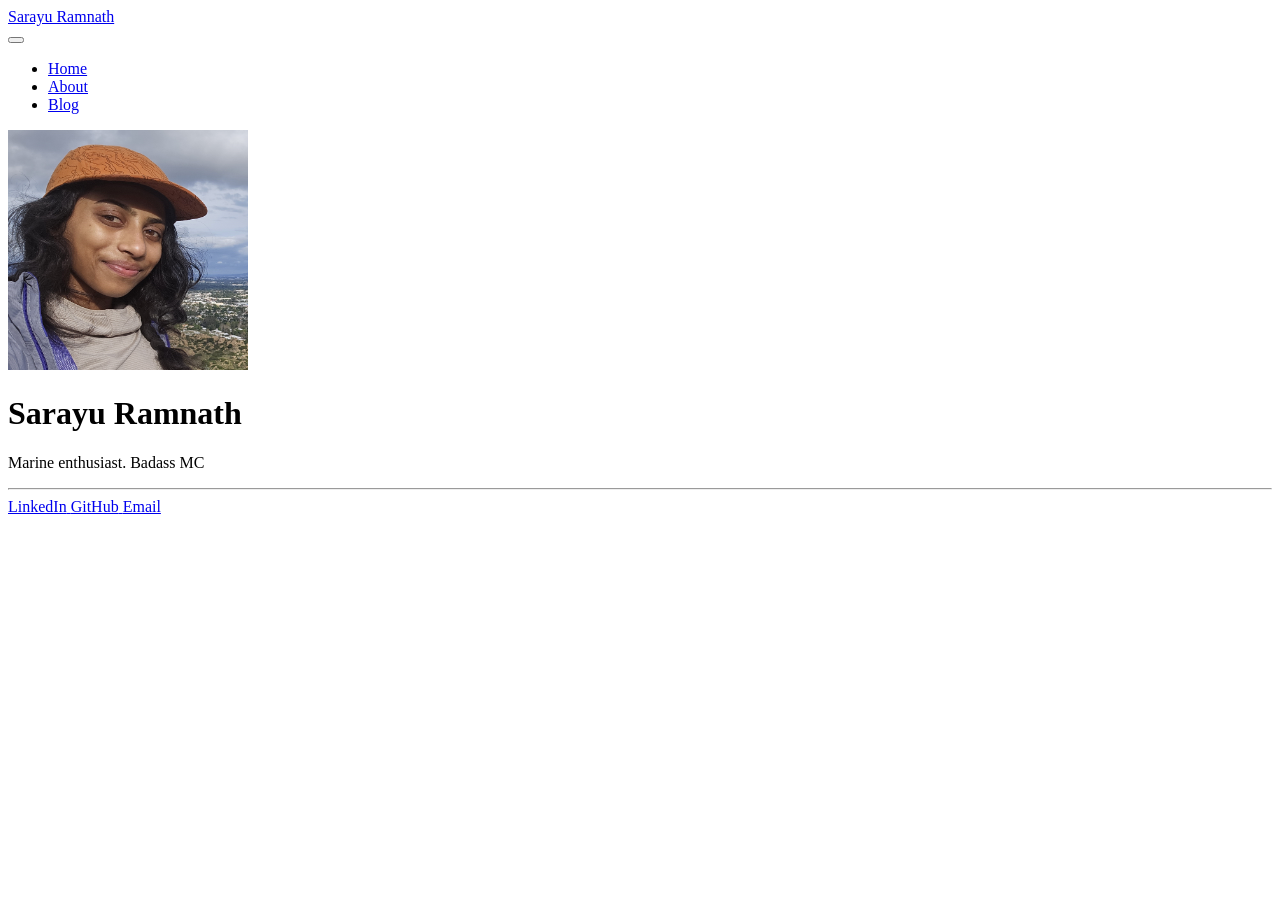
==== docs/index.html @ ec60eb09 "add blog and website structure" ====
<!DOCTYPE html>
<html xmlns="http://www.w3.org/1999/xhtml" lang="en" xml:lang="en"><head>

<meta charset="utf-8">
<meta name="generator" content="quarto-1.7.32">

<meta name="viewport" content="width=device-width, initial-scale=1.0, user-scalable=yes">


<title>Sarayu Ramnath</title>
<style>
code{white-space: pre-wrap;}
span.smallcaps{font-variant: small-caps;}
div.columns{display: flex; gap: min(4vw, 1.5em);}
div.column{flex: auto; overflow-x: auto;}
div.hanging-indent{margin-left: 1.5em; text-indent: -1.5em;}
ul.task-list{list-style: none;}
ul.task-list li input[type="checkbox"] {
  width: 0.8em;
  margin: 0 0.8em 0.2em -1em; /* quarto-specific, see https://github.com/quarto-dev/quarto-cli/issues/4556 */ 
  vertical-align: middle;
}
</style>


<script src="site_libs/quarto-nav/quarto-nav.js"></script>
<script src="site_libs/quarto-nav/headroom.min.js"></script>
<script src="site_libs/clipboard/clipboard.min.js"></script>
<script src="site_libs/quarto-search/autocomplete.umd.js"></script>
<script src="site_libs/quarto-search/fuse.min.js"></script>
<script src="site_libs/quarto-search/quarto-search.js"></script>
<meta name="quarto:offset" content="./">
<script src="site_libs/quarto-html/quarto.js" type="module"></script>
<script src="site_libs/quarto-html/tabsets/tabsets.js" type="module"></script>
<script src="site_libs/quarto-html/popper.min.js"></script>
<script src="site_libs/quarto-html/tippy.umd.min.js"></script>
<link href="site_libs/quarto-html/tippy.css" rel="stylesheet">
<link href="site_libs/quarto-html/quarto-syntax-highlighting-37eea08aefeeee20ff55810ff984fec1.css" rel="stylesheet" id="quarto-text-highlighting-styles">
<script src="site_libs/bootstrap/bootstrap.min.js"></script>
<link href="site_libs/bootstrap/bootstrap-icons.css" rel="stylesheet">
<link href="site_libs/bootstrap/bootstrap-dfb324f25d9b1687192fa8be62ac8f9c.min.css" rel="stylesheet" append-hash="true" id="quarto-bootstrap" data-mode="light">
<script id="quarto-search-options" type="application/json">{
  "location": "navbar",
  "copy-button": false,
  "collapse-after": 3,
  "panel-placement": "end",
  "type": "overlay",
  "limit": 50,
  "keyboard-shortcut": [
    "f",
    "/",
    "s"
  ],
  "show-item-context": false,
  "language": {
    "search-no-results-text": "No results",
    "search-matching-documents-text": "matching documents",
    "search-copy-link-title": "Copy link to search",
    "search-hide-matches-text": "Hide additional matches",
    "search-more-match-text": "more match in this document",
    "search-more-matches-text": "more matches in this document",
    "search-clear-button-title": "Clear",
    "search-text-placeholder": "",
    "search-detached-cancel-button-title": "Cancel",
    "search-submit-button-title": "Submit",
    "search-label": "Search"
  }
}</script>


<link rel="stylesheet" href="styles.scss">
</head>

<body class="nav-fixed quarto-light">

<div id="quarto-search-results"></div>
  <header id="quarto-header" class="headroom fixed-top">
    <nav class="navbar navbar-expand-lg " data-bs-theme="dark">
      <div class="navbar-container container-fluid">
      <div class="navbar-brand-container mx-auto">
    <a class="navbar-brand" href="./index.html">
    <span class="navbar-title">Sarayu Ramnath</span>
    </a>
  </div>
            <div id="quarto-search" class="" title="Search"></div>
          <button class="navbar-toggler" type="button" data-bs-toggle="collapse" data-bs-target="#navbarCollapse" aria-controls="navbarCollapse" role="menu" aria-expanded="false" aria-label="Toggle navigation" onclick="if (window.quartoToggleHeadroom) { window.quartoToggleHeadroom(); }">
  <span class="navbar-toggler-icon"></span>
</button>
          <div class="collapse navbar-collapse" id="navbarCollapse">
            <ul class="navbar-nav navbar-nav-scroll me-auto">
  <li class="nav-item">
    <a class="nav-link active" href="./index.html" aria-current="page"> 
<span class="menu-text">Home</span></a>
  </li>  
  <li class="nav-item">
    <a class="nav-link" href="./about.html"> 
<span class="menu-text">About</span></a>
  </li>  
  <li class="nav-item">
    <a class="nav-link" href="./blog.html"> 
<span class="menu-text">Blog</span></a>
  </li>  
</ul>
          </div> <!-- /navcollapse -->
            <div class="quarto-navbar-tools">
</div>
      </div> <!-- /container-fluid -->
    </nav>
</header>
<!-- content -->
<div id="quarto-content" class="quarto-container page-columns page-rows-contents page-layout-full page-navbar">
<!-- sidebar -->
<!-- margin-sidebar -->
    
<!-- main -->
<div class="quarto-about-jolla column-page">
  <img src="sarayu_image.jpg" class="about-image
  round " style="height: 15em; width: 15em;">
 <header id="title-block-header" class="quarto-title-block default">
<div class="quarto-title">
<h1 class="title">Sarayu Ramnath</h1>
</div>
<div class="quarto-title-meta column-page">
  </div>
</header><main class="content column-page" id="quarto-document-content">
<p>Marine enthusiast. Badass MC</p>


</main> 
  <hr class="about-sep">
   <div class="about-links">
  <a href="https://www.linkedin.com/in/sarayu-ramnath" class="about-link" rel="" target="_blank">
     <span class="about-link-text">LinkedIn</span>
  </a>
  <a href="https://github.com/sarayu-26" class="about-link" rel="" target="_blank">
     <span class="about-link-text">GitHub</span>
  </a>
  <a href="mailto:sramnath@bren.ucsb.edu" class="about-link" rel="" target="">
     <span class="about-link-text">Email</span>
  </a>
</div>
</div>
 <!-- /main -->
<script id="quarto-html-after-body" type="application/javascript">
  window.document.addEventListener("DOMContentLoaded", function (event) {
    const isCodeAnnotation = (el) => {
      for (const clz of el.classList) {
        if (clz.startsWith('code-annotation-')) {                     
          return true;
        }
      }
      return false;
    }
    const onCopySuccess = function(e) {
      // button target
      const button = e.trigger;
      // don't keep focus
      button.blur();
      // flash "checked"
      button.classList.add('code-copy-button-checked');
      var currentTitle = button.getAttribute("title");
      button.setAttribute("title", "Copied!");
      let tooltip;
      if (window.bootstrap) {
        button.setAttribute("data-bs-toggle", "tooltip");
        button.setAttribute("data-bs-placement", "left");
        button.setAttribute("data-bs-title", "Copied!");
        tooltip = new bootstrap.Tooltip(button, 
          { trigger: "manual", 
            customClass: "code-copy-button-tooltip",
            offset: [0, -8]});
        tooltip.show();    
      }
      setTimeout(function() {
        if (tooltip) {
          tooltip.hide();
          button.removeAttribute("data-bs-title");
          button.removeAttribute("data-bs-toggle");
          button.removeAttribute("data-bs-placement");
        }
        button.setAttribute("title", currentTitle);
        button.classList.remove('code-copy-button-checked');
      }, 1000);
      // clear code selection
      e.clearSelection();
    }
    const getTextToCopy = function(trigger) {
        const codeEl = trigger.previousElementSibling.cloneNode(true);
        for (const childEl of codeEl.children) {
          if (isCodeAnnotation(childEl)) {
            childEl.remove();
          }
        }
        return codeEl.innerText;
    }
    const clipboard = new window.ClipboardJS('.code-copy-button:not([data-in-quarto-modal])', {
      text: getTextToCopy
    });
    clipboard.on('success', onCopySuccess);
    if (window.document.getElementById('quarto-embedded-source-code-modal')) {
      const clipboardModal = new window.ClipboardJS('.code-copy-button[data-in-quarto-modal]', {
        text: getTextToCopy,
        container: window.document.getElementById('quarto-embedded-source-code-modal')
      });
      clipboardModal.on('success', onCopySuccess);
    }
      var localhostRegex = new RegExp(/^(?:http|https):\/\/localhost\:?[0-9]*\//);
      var mailtoRegex = new RegExp(/^mailto:/);
        var filterRegex = new RegExp('/' + window.location.host + '/');
      var isInternal = (href) => {
          return filterRegex.test(href) || localhostRegex.test(href) || mailtoRegex.test(href);
      }
      // Inspect non-navigation links and adorn them if external
     var links = window.document.querySelectorAll('a[href]:not(.nav-link):not(.navbar-brand):not(.toc-action):not(.sidebar-link):not(.sidebar-item-toggle):not(.pagination-link):not(.no-external):not([aria-hidden]):not(.dropdown-item):not(.quarto-navigation-tool):not(.about-link)');
      for (var i=0; i<links.length; i++) {
        const link = links[i];
        if (!isInternal(link.href)) {
          // undo the damage that might have been done by quarto-nav.js in the case of
          // links that we want to consider external
          if (link.dataset.originalHref !== undefined) {
            link.href = link.dataset.originalHref;
          }
        }
      }
    function tippyHover(el, contentFn, onTriggerFn, onUntriggerFn) {
      const config = {
        allowHTML: true,
        maxWidth: 500,
        delay: 100,
        arrow: false,
        appendTo: function(el) {
            return el.parentElement;
        },
        interactive: true,
        interactiveBorder: 10,
        theme: 'quarto',
        placement: 'bottom-start',
      };
      if (contentFn) {
        config.content = contentFn;
      }
      if (onTriggerFn) {
        config.onTrigger = onTriggerFn;
      }
      if (onUntriggerFn) {
        config.onUntrigger = onUntriggerFn;
      }
      window.tippy(el, config); 
    }
    const noterefs = window.document.querySelectorAll('a[role="doc-noteref"]');
    for (var i=0; i<noterefs.length; i++) {
      const ref = noterefs[i];
      tippyHover(ref, function() {
        // use id or data attribute instead here
        let href = ref.getAttribute('data-footnote-href') || ref.getAttribute('href');
        try { href = new URL(href).hash; } catch {}
        const id = href.replace(/^#\/?/, "");
        const note = window.document.getElementById(id);
        if (note) {
          return note.innerHTML;
        } else {
          return "";
        }
      });
    }
    const xrefs = window.document.querySelectorAll('a.quarto-xref');
    const processXRef = (id, note) => {
      // Strip column container classes
      const stripColumnClz = (el) => {
        el.classList.remove("page-full", "page-columns");
        if (el.children) {
          for (const child of el.children) {
            stripColumnClz(child);
          }
        }
      }
      stripColumnClz(note)
      if (id === null || id.startsWith('sec-')) {
        // Special case sections, only their first couple elements
        const container = document.createElement("div");
        if (note.children && note.children.length > 2) {
          container.appendChild(note.children[0].cloneNode(true));
          for (let i = 1; i < note.children.length; i++) {
            const child = note.children[i];
            if (child.tagName === "P" && child.innerText === "") {
              continue;
            } else {
              container.appendChild(child.cloneNode(true));
              break;
            }
          }
          if (window.Quarto?.typesetMath) {
            window.Quarto.typesetMath(container);
          }
          return container.innerHTML
        } else {
          if (window.Quarto?.typesetMath) {
            window.Quarto.typesetMath(note);
          }
          return note.innerHTML;
        }
      } else {
        // Remove any anchor links if they are present
        const anchorLink = note.querySelector('a.anchorjs-link');
        if (anchorLink) {
          anchorLink.remove();
        }
        if (window.Quarto?.typesetMath) {
          window.Quarto.typesetMath(note);
        }
        if (note.classList.contains("callout")) {
          return note.outerHTML;
        } else {
          return note.innerHTML;
        }
      }
    }
    for (var i=0; i<xrefs.length; i++) {
      const xref = xrefs[i];
      tippyHover(xref, undefined, function(instance) {
        instance.disable();
        let url = xref.getAttribute('href');
        let hash = undefined; 
        if (url.startsWith('#')) {
          hash = url;
        } else {
          try { hash = new URL(url).hash; } catch {}
        }
        if (hash) {
          const id = hash.replace(/^#\/?/, "");
          const note = window.document.getElementById(id);
          if (note !== null) {
            try {
              const html = processXRef(id, note.cloneNode(true));
              instance.setContent(html);
            } finally {
              instance.enable();
              instance.show();
            }
          } else {
            // See if we can fetch this
            fetch(url.split('#')[0])
            .then(res => res.text())
            .then(html => {
              const parser = new DOMParser();
              const htmlDoc = parser.parseFromString(html, "text/html");
              const note = htmlDoc.getElementById(id);
              if (note !== null) {
                const html = processXRef(id, note);
                instance.setContent(html);
              } 
            }).finally(() => {
              instance.enable();
              instance.show();
            });
          }
        } else {
          // See if we can fetch a full url (with no hash to target)
          // This is a special case and we should probably do some content thinning / targeting
          fetch(url)
          .then(res => res.text())
          .then(html => {
            const parser = new DOMParser();
            const htmlDoc = parser.parseFromString(html, "text/html");
            const note = htmlDoc.querySelector('main.content');
            if (note !== null) {
              // This should only happen for chapter cross references
              // (since there is no id in the URL)
              // remove the first header
              if (note.children.length > 0 && note.children[0].tagName === "HEADER") {
                note.children[0].remove();
              }
              const html = processXRef(null, note);
              instance.setContent(html);
            } 
          }).finally(() => {
            instance.enable();
            instance.show();
          });
        }
      }, function(instance) {
      });
    }
        let selectedAnnoteEl;
        const selectorForAnnotation = ( cell, annotation) => {
          let cellAttr = 'data-code-cell="' + cell + '"';
          let lineAttr = 'data-code-annotation="' +  annotation + '"';
          const selector = 'span[' + cellAttr + '][' + lineAttr + ']';
          return selector;
        }
        const selectCodeLines = (annoteEl) => {
          const doc = window.document;
          const targetCell = annoteEl.getAttribute("data-target-cell");
          const targetAnnotation = annoteEl.getAttribute("data-target-annotation");
          const annoteSpan = window.document.querySelector(selectorForAnnotation(targetCell, targetAnnotation));
          const lines = annoteSpan.getAttribute("data-code-lines").split(",");
          const lineIds = lines.map((line) => {
            return targetCell + "-" + line;
          })
          let top = null;
          let height = null;
          let parent = null;
          if (lineIds.length > 0) {
              //compute the position of the single el (top and bottom and make a div)
              const el = window.document.getElementById(lineIds[0]);
              top = el.offsetTop;
              height = el.offsetHeight;
              parent = el.parentElement.parentElement;
            if (lineIds.length > 1) {
              const lastEl = window.document.getElementById(lineIds[lineIds.length - 1]);
              const bottom = lastEl.offsetTop + lastEl.offsetHeight;
              height = bottom - top;
            }
            if (top !== null && height !== null && parent !== null) {
              // cook up a div (if necessary) and position it 
              let div = window.document.getElementById("code-annotation-line-highlight");
              if (div === null) {
                div = window.document.createElement("div");
                div.setAttribute("id", "code-annotation-line-highlight");
                div.style.position = 'absolute';
                parent.appendChild(div);
              }
              div.style.top = top - 2 + "px";
              div.style.height = height + 4 + "px";
              div.style.left = 0;
              let gutterDiv = window.document.getElementById("code-annotation-line-highlight-gutter");
              if (gutterDiv === null) {
                gutterDiv = window.document.createElement("div");
                gutterDiv.setAttribute("id", "code-annotation-line-highlight-gutter");
                gutterDiv.style.position = 'absolute';
                const codeCell = window.document.getElementById(targetCell);
                const gutter = codeCell.querySelector('.code-annotation-gutter');
                gutter.appendChild(gutterDiv);
              }
              gutterDiv.style.top = top - 2 + "px";
              gutterDiv.style.height = height + 4 + "px";
            }
            selectedAnnoteEl = annoteEl;
          }
        };
        const unselectCodeLines = () => {
          const elementsIds = ["code-annotation-line-highlight", "code-annotation-line-highlight-gutter"];
          elementsIds.forEach((elId) => {
            const div = window.document.getElementById(elId);
            if (div) {
              div.remove();
            }
          });
          selectedAnnoteEl = undefined;
        };
          // Handle positioning of the toggle
      window.addEventListener(
        "resize",
        throttle(() => {
          elRect = undefined;
          if (selectedAnnoteEl) {
            selectCodeLines(selectedAnnoteEl);
          }
        }, 10)
      );
      function throttle(fn, ms) {
      let throttle = false;
      let timer;
        return (...args) => {
          if(!throttle) { // first call gets through
              fn.apply(this, args);
              throttle = true;
          } else { // all the others get throttled
              if(timer) clearTimeout(timer); // cancel #2
              timer = setTimeout(() => {
                fn.apply(this, args);
                timer = throttle = false;
              }, ms);
          }
        };
      }
        // Attach click handler to the DT
        const annoteDls = window.document.querySelectorAll('dt[data-target-cell]');
        for (const annoteDlNode of annoteDls) {
          annoteDlNode.addEventListener('click', (event) => {
            const clickedEl = event.target;
            if (clickedEl !== selectedAnnoteEl) {
              unselectCodeLines();
              const activeEl = window.document.querySelector('dt[data-target-cell].code-annotation-active');
              if (activeEl) {
                activeEl.classList.remove('code-annotation-active');
              }
              selectCodeLines(clickedEl);
              clickedEl.classList.add('code-annotation-active');
            } else {
              // Unselect the line
              unselectCodeLines();
              clickedEl.classList.remove('code-annotation-active');
            }
          });
        }
    const findCites = (el) => {
      const parentEl = el.parentElement;
      if (parentEl) {
        const cites = parentEl.dataset.cites;
        if (cites) {
          return {
            el,
            cites: cites.split(' ')
          };
        } else {
          return findCites(el.parentElement)
        }
      } else {
        return undefined;
      }
    };
    var bibliorefs = window.document.querySelectorAll('a[role="doc-biblioref"]');
    for (var i=0; i<bibliorefs.length; i++) {
      const ref = bibliorefs[i];
      const citeInfo = findCites(ref);
      if (citeInfo) {
        tippyHover(citeInfo.el, function() {
          var popup = window.document.createElement('div');
          citeInfo.cites.forEach(function(cite) {
            var citeDiv = window.document.createElement('div');
            citeDiv.classList.add('hanging-indent');
            citeDiv.classList.add('csl-entry');
            var biblioDiv = window.document.getElementById('ref-' + cite);
            if (biblioDiv) {
              citeDiv.innerHTML = biblioDiv.innerHTML;
            }
            popup.appendChild(citeDiv);
          });
          return popup.innerHTML;
        });
      }
    }
  });
  </script>
</div> <!-- /content -->




</body></html>
---- docs/site_libs/quarto-html/tippy.css ----
.tippy-box[data-animation=fade][data-state=hidden]{opacity:0}[data-tippy-root]{max-width:calc(100vw - 10px)}.tippy-box{position:relative;background-color:#333;color:#fff;border-radius:4px;font-size:14px;line-height:1.4;white-space:normal;outline:0;transition-property:transform,visibility,opacity}.tippy-box[data-placement^=top]>.tippy-arrow{bottom:0}.tippy-box[data-placement^=top]>.tippy-arrow:before{bottom:-7px;left:0;border-width:8px 8px 0;border-top-color:initial;transform-origin:center top}.tippy-box[data-placement^=bottom]>.tippy-arrow{top:0}.tippy-box[data-placement^=bottom]>.tippy-arrow:before{top:-7px;left:0;border-width:0 8px 8px;border-bottom-color:initial;transform-origin:center bottom}.tippy-box[data-placement^=left]>.tippy-arrow{right:0}.tippy-box[data-placement^=left]>.tippy-arrow:before{border-width:8px 0 8px 8px;border-left-color:initial;right:-7px;transform-origin:center left}.tippy-box[data-placement^=right]>.tippy-arrow{left:0}.tippy-box[data-placement^=right]>.tippy-arrow:before{left:-7px;border-width:8px 8px 8px 0;border-right-color:initial;transform-origin:center right}.tippy-box[data-inertia][data-state=visible]{transition-timing-function:cubic-bezier(.54,1.5,.38,1.11)}.tippy-arrow{width:16px;height:16px;color:#333}.tippy-arrow:before{content:"";position:absolute;border-color:transparent;border-style:solid}.tippy-content{position:relative;padding:5px 9px;z-index:1}
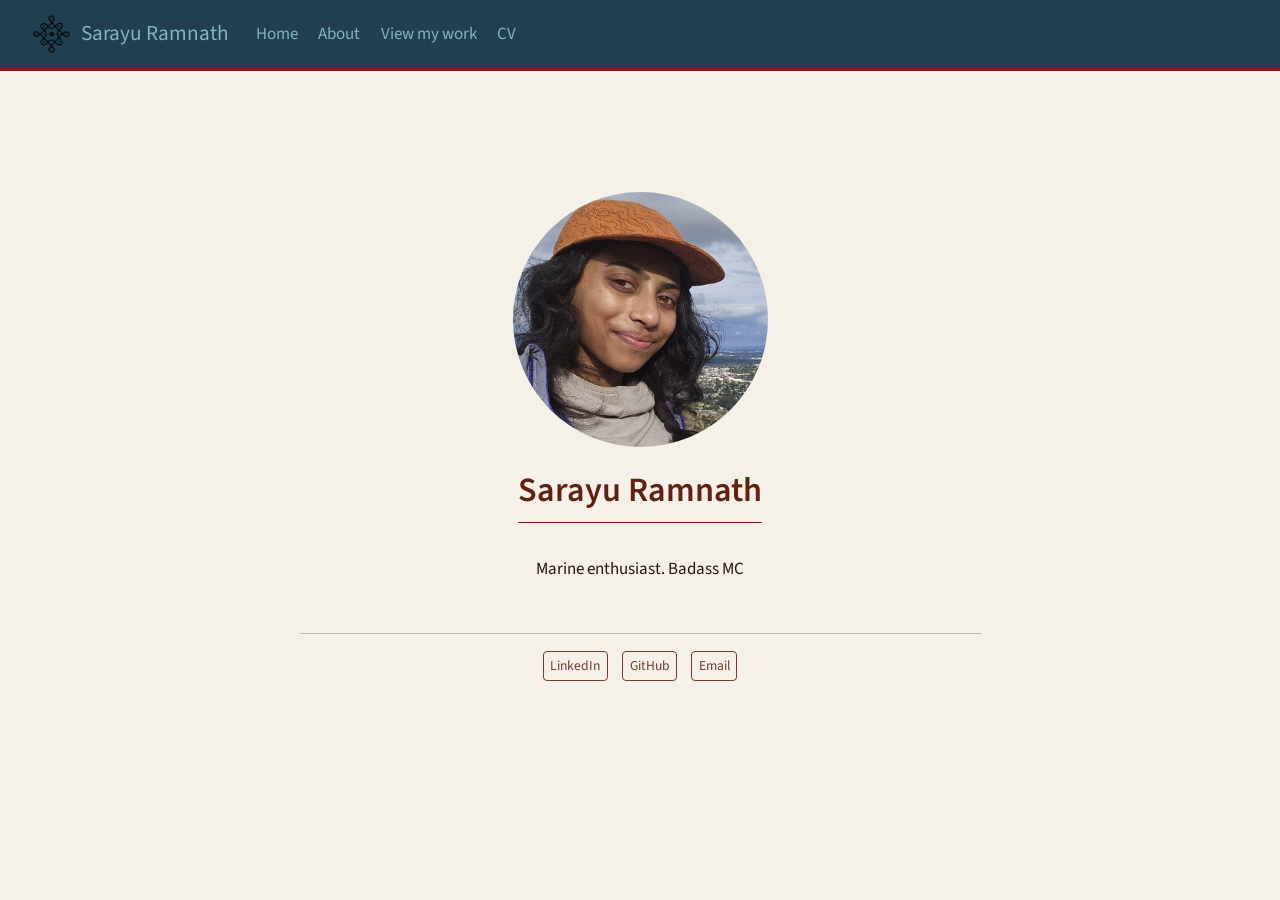
==== commit e93375a5: "aesthetics, added another post" ====
--- a/docs/index.html
+++ b/docs/index.html
@@ -38,7 +38,7 @@
 <link href="site_libs/quarto-html/quarto-syntax-highlighting-37eea08aefeeee20ff55810ff984fec1.css" rel="stylesheet" id="quarto-text-highlighting-styles">
 <script src="site_libs/bootstrap/bootstrap.min.js"></script>
 <link href="site_libs/bootstrap/bootstrap-icons.css" rel="stylesheet">
-<link href="site_libs/bootstrap/bootstrap-dfb324f25d9b1687192fa8be62ac8f9c.min.css" rel="stylesheet" append-hash="true" id="quarto-bootstrap" data-mode="light">
+<link href="site_libs/bootstrap/bootstrap-38af897ad0ac62e886f1f014e52bec95.min.css" rel="stylesheet" append-hash="true" id="quarto-bootstrap" data-mode="light">
 <script id="quarto-search-options" type="application/json">{
   "location": "navbar",
   "copy-button": false,
@@ -68,7 +68,6 @@
 }</script>
 
 
-<link rel="stylesheet" href="styles.scss">
 </head>
 
 <body class="nav-fixed quarto-light">
@@ -78,6 +77,9 @@
     <nav class="navbar navbar-expand-lg " data-bs-theme="dark">
       <div class="navbar-container container-fluid">
       <div class="navbar-brand-container mx-auto">
+    <a href="./index.html" class="navbar-brand navbar-brand-logo">
+    <img src="./kolam_logo.png" alt="" class="navbar-logo">
+    </a>
     <a class="navbar-brand" href="./index.html">
     <span class="navbar-title">Sarayu Ramnath</span>
     </a>
@@ -98,7 +100,11 @@
   </li>  
   <li class="nav-item">
     <a class="nav-link" href="./blog.html"> 
-<span class="menu-text">Blog</span></a>
+<span class="menu-text">View my work</span></a>
+  </li>  
+  <li class="nav-item">
+    <a class="nav-link" href="./Ramnath_CV.pdf"> 
+<span class="menu-text">CV</span></a>
   </li>  
 </ul>
           </div> <!-- /navcollapse -->
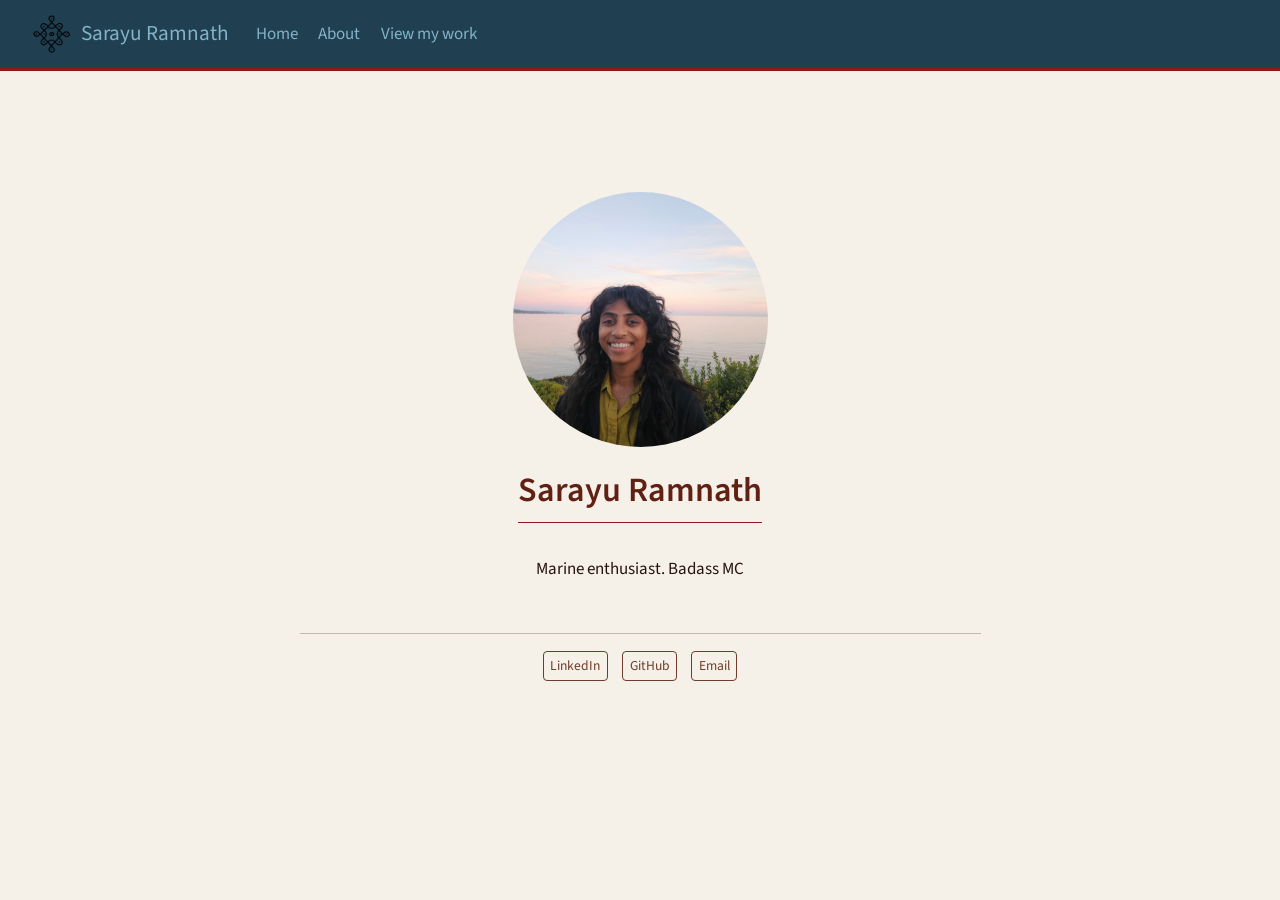
==== commit 78d0f82f: "fix cv tab, photo, add post_2" ====
--- a/docs/index.html
+++ b/docs/index.html
@@ -102,10 +102,6 @@
     <a class="nav-link" href="./blog.html"> 
 <span class="menu-text">View my work</span></a>
   </li>  
-  <li class="nav-item">
-    <a class="nav-link" href="./Ramnath_CV.pdf"> 
-<span class="menu-text">CV</span></a>
-  </li>  
 </ul>
           </div> <!-- /navcollapse -->
             <div class="quarto-navbar-tools">
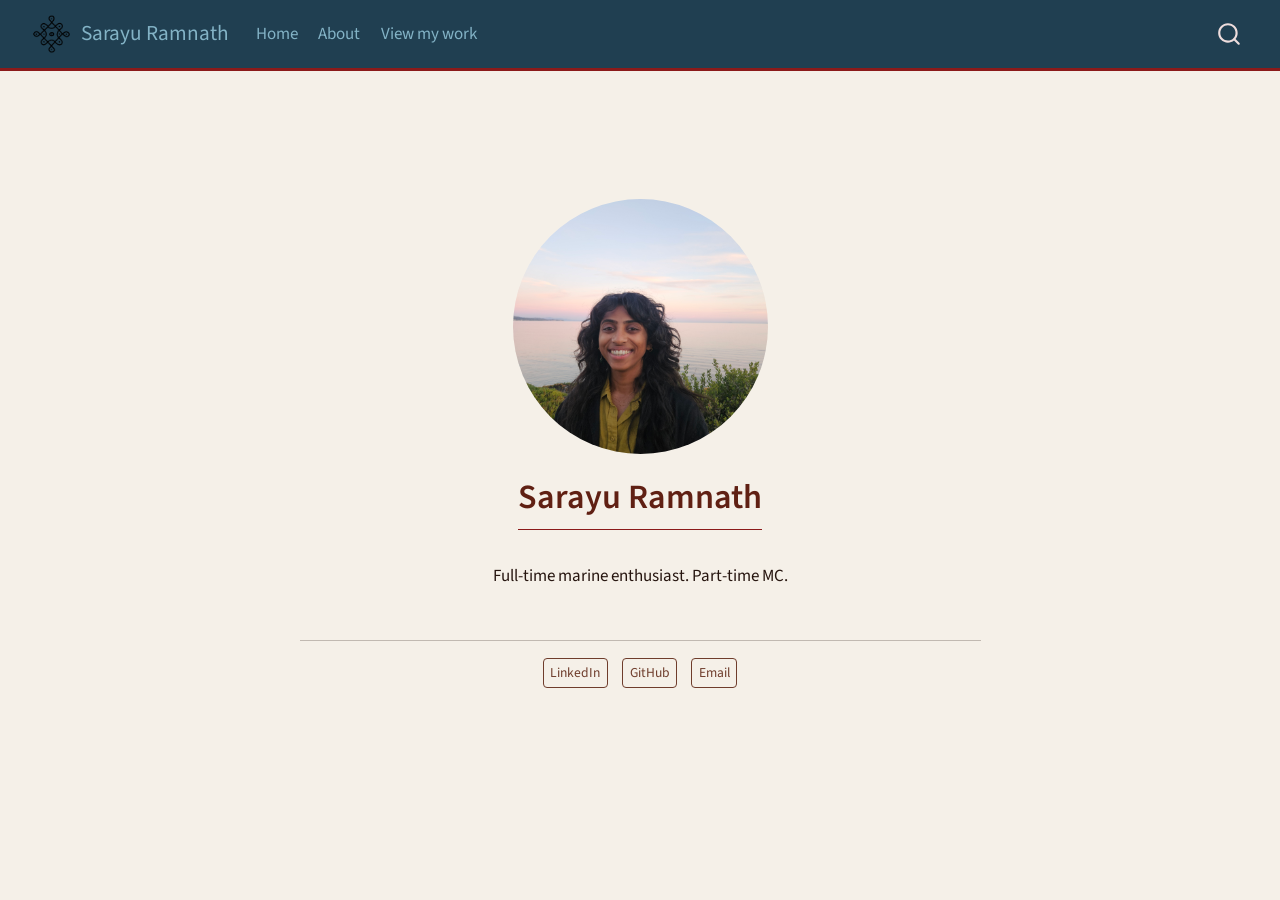
==== commit 9c229127: "files updated update" ====
--- a/docs/index.html
+++ b/docs/index.html
@@ -2,17 +2,23 @@
 <html xmlns="http://www.w3.org/1999/xhtml" lang="en" xml:lang="en"><head>
 
 <meta charset="utf-8">
-<meta name="generator" content="quarto-1.7.32">
+<meta name="generator" content="quarto-1.10.18">
 
 <meta name="viewport" content="width=device-width, initial-scale=1.0, user-scalable=yes">
 
 
 <title>Sarayu Ramnath</title>
 <style>
-code{white-space: pre-wrap;}
+/* Default styles provided by pandoc.
+** See https://pandoc.org/MANUAL.html#variables-for-html for config info.
+*/
 span.smallcaps{font-variant: small-caps;}
-div.columns{display: flex; gap: min(4vw, 1.5em);}
-div.column{flex: auto; overflow-x: auto;}
+div.columns{display: flex; gap: 1.5em;}
+div.column{flex: auto;}
+@media screen {
+div.columns{gap: min(4vw, 1.5em);}
+div.column{overflow-x: auto;}
+}
 div.hanging-indent{margin-left: 1.5em; text-indent: -1.5em;}
 ul.task-list{list-style: none;}
 ul.task-list li input[type="checkbox"] {
@@ -35,10 +41,10 @@
 <script src="site_libs/quarto-html/popper.min.js"></script>
 <script src="site_libs/quarto-html/tippy.umd.min.js"></script>
 <link href="site_libs/quarto-html/tippy.css" rel="stylesheet">
-<link href="site_libs/quarto-html/quarto-syntax-highlighting-37eea08aefeeee20ff55810ff984fec1.css" rel="stylesheet" id="quarto-text-highlighting-styles">
+<link href="site_libs/quarto-html/quarto-syntax-highlighting-64a204ab8560d761af7679ceaba22944.css" rel="stylesheet" id="quarto-text-highlighting-styles">
 <script src="site_libs/bootstrap/bootstrap.min.js"></script>
 <link href="site_libs/bootstrap/bootstrap-icons.css" rel="stylesheet">
-<link href="site_libs/bootstrap/bootstrap-38af897ad0ac62e886f1f014e52bec95.min.css" rel="stylesheet" append-hash="true" id="quarto-bootstrap" data-mode="light">
+<link href="site_libs/bootstrap/bootstrap-5f3a88b16732471265c6a64964930f13.min.css" rel="stylesheet" append-hash="true" id="quarto-bootstrap" data-mode="light">
 <script id="quarto-search-options" type="application/json">{
   "location": "navbar",
   "copy-button": false,
@@ -78,7 +84,8 @@
       <div class="navbar-container container-fluid">
       <div class="navbar-brand-container mx-auto">
     <a href="./index.html" class="navbar-brand navbar-brand-logo">
-    <img src="./kolam_logo.png" alt="" class="navbar-logo">
+    <img src="./kolam_logo.png" alt="" class="navbar-logo light-content">
+    <img src="./kolam_logo.png" alt="" class="navbar-logo dark-content">
     </a>
     <a class="navbar-brand" href="./index.html">
     <span class="navbar-title">Sarayu Ramnath</span>
@@ -125,7 +132,7 @@
 <div class="quarto-title-meta column-page">
   </div>
 </header><main class="content column-page" id="quarto-document-content">
-<p>Marine enthusiast. Badass MC</p>
+<p>Full-time marine enthusiast. Part-time MC.</p>
 
 
 </main> 
@@ -187,13 +194,14 @@
       e.clearSelection();
     }
     const getTextToCopy = function(trigger) {
-        const codeEl = trigger.previousElementSibling.cloneNode(true);
-        for (const childEl of codeEl.children) {
-          if (isCodeAnnotation(childEl)) {
-            childEl.remove();
-          }
-        }
-        return codeEl.innerText;
+      const outerScaffold = trigger.parentElement.cloneNode(true);
+      const codeEl = outerScaffold.querySelector('code');
+      for (const childEl of codeEl.children) {
+        if (isCodeAnnotation(childEl)) {
+          childEl.remove();
+        }
+      }
+      return codeEl.innerText;
     }
     const clipboard = new window.ClipboardJS('.code-copy-button:not([data-in-quarto-modal])', {
       text: getTextToCopy
--- a/docs/site_libs/quarto-html/quarto-syntax-highlighting-64a204ab8560d761af7679ceaba22944.css
+++ b/docs/site_libs/quarto-html/quarto-syntax-highlighting-64a204ab8560d761af7679ceaba22944.css
@@ -0,0 +1,236 @@
+/* quarto syntax highlight colors */
+:root {
+  --quarto-hl-ot-color: #003B4F;
+  --quarto-hl-at-color: #657422;
+  --quarto-hl-ss-color: #20794D;
+  --quarto-hl-an-color: #5E5E5E;
+  --quarto-hl-fu-color: #4758AB;
+  --quarto-hl-st-color: #20794D;
+  --quarto-hl-cf-color: #003B4F;
+  --quarto-hl-op-color: #5E5E5E;
+  --quarto-hl-er-color: #AD0000;
+  --quarto-hl-bn-color: #AD0000;
+  --quarto-hl-al-color: #AD0000;
+  --quarto-hl-va-color: #111111;
+  --quarto-hl-bu-color: inherit;
+  --quarto-hl-ex-color: inherit;
+  --quarto-hl-pp-color: #AD0000;
+  --quarto-hl-in-color: #5E5E5E;
+  --quarto-hl-vs-color: #20794D;
+  --quarto-hl-wa-color: #5E5E5E;
+  --quarto-hl-do-color: #5E5E5E;
+  --quarto-hl-im-color: #00769E;
+  --quarto-hl-ch-color: #20794D;
+  --quarto-hl-dt-color: #AD0000;
+  --quarto-hl-fl-color: #AD0000;
+  --quarto-hl-co-color: #5E5E5E;
+  --quarto-hl-cv-color: #5E5E5E;
+  --quarto-hl-cn-color: #8f5902;
+  --quarto-hl-sc-color: #5E5E5E;
+  --quarto-hl-dv-color: #AD0000;
+  --quarto-hl-kw-color: #003B4F;
+}
+
+/* other quarto variables */
+:root {
+  --quarto-font-monospace: SFMono-Regular, Menlo, Monaco, Consolas, "Liberation Mono", "Courier New", monospace;
+}
+
+/* syntax highlight based on Pandoc's rules */
+pre > code.sourceCode > span {
+  color: #003B4F;
+}
+
+code.sourceCode > span {
+  color: #003B4F;
+}
+
+div.sourceCode,
+div.sourceCode pre.sourceCode {
+  color: #003B4F;
+}
+
+/* Normal */
+code span {
+  color: #003B4F;
+}
+
+/* Alert */
+code span.al {
+  color: #AD0000;
+  font-style: inherit;
+}
+
+/* Annotation */
+code span.an {
+  color: #5E5E5E;
+  font-style: inherit;
+}
+
+/* Attribute */
+code span.at {
+  color: #657422;
+  font-style: inherit;
+}
+
+/* BaseN */
+code span.bn {
+  color: #AD0000;
+  font-style: inherit;
+}
+
+/* BuiltIn */
+code span.bu {
+  font-style: inherit;
+}
+
+/* ControlFlow */
+code span.cf {
+  color: #003B4F;
+  font-weight: bold;
+  font-style: inherit;
+}
+
+/* Char */
+code span.ch {
+  color: #20794D;
+  font-style: inherit;
+}
+
+/* Constant */
+code span.cn {
+  color: #8f5902;
+  font-style: inherit;
+}
+
+/* Comment */
+code span.co {
+  color: #5E5E5E;
+  font-style: inherit;
+}
+
+/* CommentVar */
+code span.cv {
+  color: #5E5E5E;
+  font-style: italic;
+}
+
+/* Documentation */
+code span.do {
+  color: #5E5E5E;
+  font-style: italic;
+}
+
+/* DataType */
+code span.dt {
+  color: #AD0000;
+  font-style: inherit;
+}
+
+/* DecVal */
+code span.dv {
+  color: #AD0000;
+  font-style: inherit;
+}
+
+/* Error */
+code span.er {
+  color: #AD0000;
+  font-style: inherit;
+}
+
+/* Extension */
+code span.ex {
+  font-style: inherit;
+}
+
+/* Float */
+code span.fl {
+  color: #AD0000;
+  font-style: inherit;
+}
+
+/* Function */
+code span.fu {
+  color: #4758AB;
+  font-style: inherit;
+}
+
+/* Import */
+code span.im {
+  color: #00769E;
+  font-style: inherit;
+}
+
+/* Information */
+code span.in {
+  color: #5E5E5E;
+  font-style: inherit;
+}
+
+/* Keyword */
+code span.kw {
+  color: #003B4F;
+  font-weight: bold;
+  font-style: inherit;
+}
+
+/* Operator */
+code span.op {
+  color: #5E5E5E;
+  font-style: inherit;
+}
+
+/* Other */
+code span.ot {
+  color: #003B4F;
+  font-style: inherit;
+}
+
+/* Preprocessor */
+code span.pp {
+  color: #AD0000;
+  font-style: inherit;
+}
+
+/* SpecialChar */
+code span.sc {
+  color: #5E5E5E;
+  font-style: inherit;
+}
+
+/* SpecialString */
+code span.ss {
+  color: #20794D;
+  font-style: inherit;
+}
+
+/* String */
+code span.st {
+  color: #20794D;
+  font-style: inherit;
+}
+
+/* Variable */
+code span.va {
+  color: #111111;
+  font-style: inherit;
+}
+
+/* VerbatimString */
+code span.vs {
+  color: #20794D;
+  font-style: inherit;
+}
+
+/* Warning */
+code span.wa {
+  color: #5E5E5E;
+  font-style: italic;
+}
+
+.prevent-inlining {
+  content: "</";
+}
+
+/*# sourceMappingURL=9d8d5bb603a83b8298b89080a598c93b.css.map */
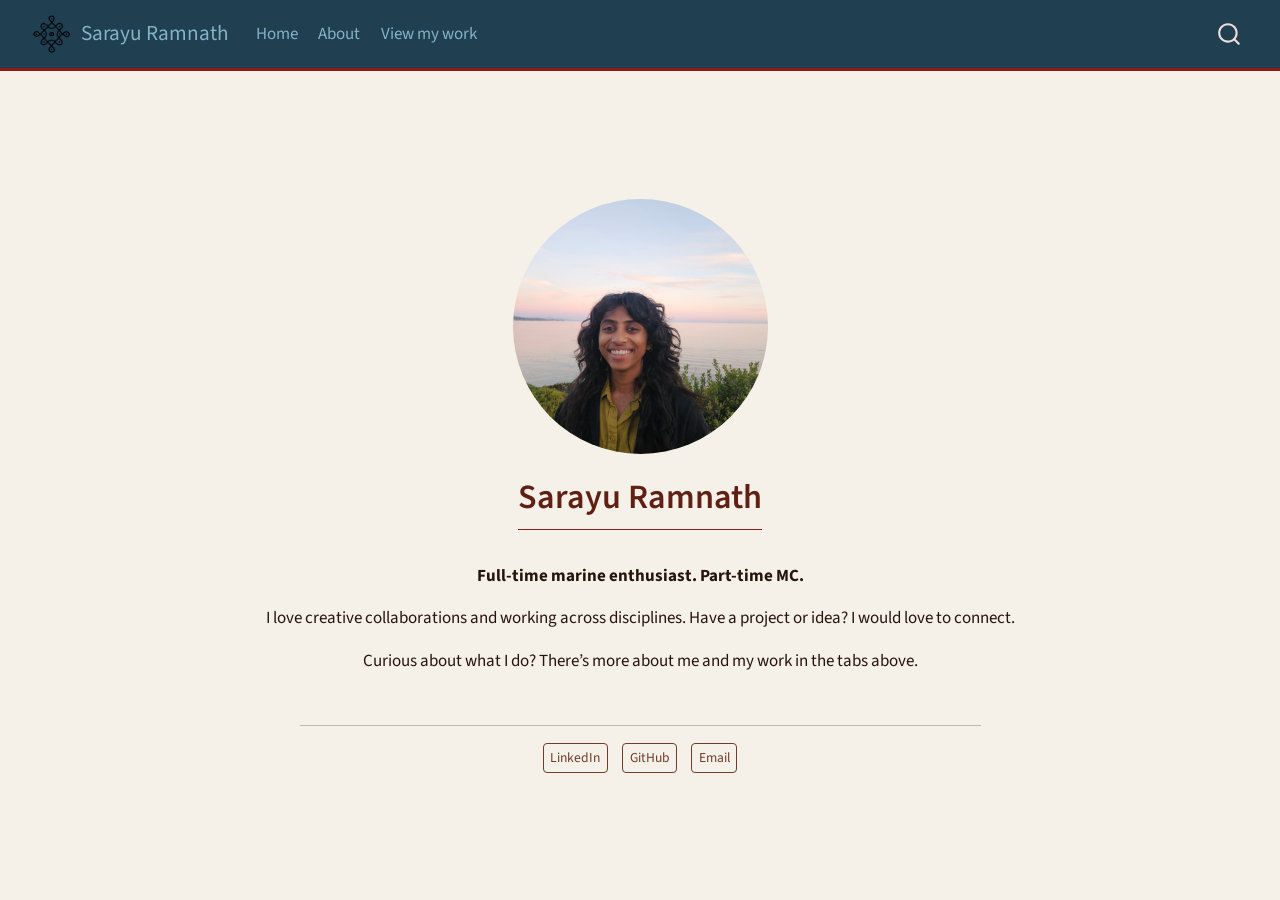
==== commit dcdb7162: "content updates" ====
--- a/docs/index.html
+++ b/docs/index.html
@@ -132,7 +132,9 @@
 <div class="quarto-title-meta column-page">
   </div>
 </header><main class="content column-page" id="quarto-document-content">
-<p>Full-time marine enthusiast. Part-time MC.</p>
+<p><strong>Full-time marine enthusiast. Part-time MC.</strong></p>
+<p>I love creative collaborations and working across disciplines. Have a project or idea? I would love to connect.</p>
+<p>Curious about what I do? There’s more about me and my work in the tabs above.</p>
 
 
 </main> 
